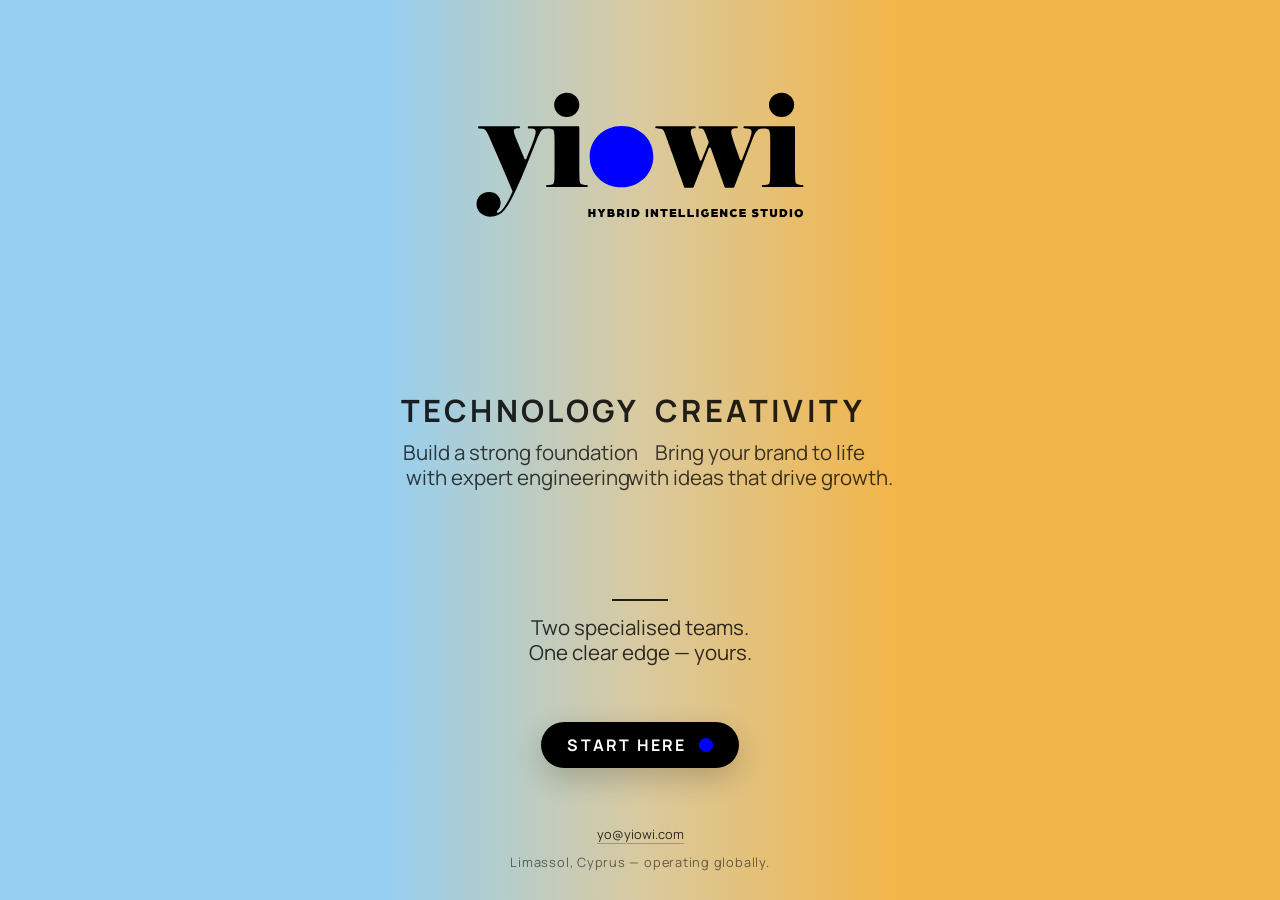
==== index.html @ cd05c00d "Add files via upload" ====
<!doctype html>
<html lang="en">
<head>
<meta charset="utf-8">
<meta name="viewport" content="width=device-width, initial-scale=1">
<title>Yiowi — Hybrid Intelligence Studio</title>

<link rel="icon" href="assets/favicon.svg" type="image/svg+xml">
<link rel="icon" type="image/png" sizes="32x32" href="assets/favicon-32x32.png">
<link rel="icon" type="image/png" sizes="16x16" href="assets/favicon-16x16.png">
<link rel="icon" href="assets/favicon.ico" sizes="any">
<link rel="apple-touch-icon" sizes="180x180" href="assets/apple-touch-icon.png">
<meta name="theme-color" content="#000000">
<link rel="stylesheet" href="styles.css?v=4">

<link rel="preconnect" href="https://fonts.googleapis.com">
<link rel="preconnect" href="https://fonts.gstatic.com" crossorigin>
<link href="https://fonts.googleapis.com/css2?family=Manrope:wght@400;600;700&display=swap" rel="stylesheet">
</head>

<body>
<main class="hero">

<header class="hero__logo">
  <img src="assets/logo.svg" class="logo" alt="Yiowi — Hybrid Intelligence Studio">
</header>

<section class="hero__story">
  <div class="story">

    <div class="story__block story__block--left">
      <div class="story__title">TECHNOLOGY</div>
      <div class="story__sub">Build a strong foundation<br>with expert engineering.</div>
    </div>

    <div class="story__block story__block--right">
      <div class="story__title">CREATIVITY</div>
      <div class="story__sub">Bring your brand to life<br>with ideas that drive growth.</div>
    </div>

  </div>
</section>

<section class="hero__bridge">
  <div class="bridge__line"></div>
  <div class="bridge__text">
    Two specialised teams.<br>
    One clear edge — yours.
  </div>
</section>

<section class="hero__cta">
  <a class="cta" href="https://wa.me/35799776169" target="_blank" rel="noopener">
    <span>START HERE</span>
    <span class="cta__dot"></span>
  </a>
</section>

<footer class="hero__meta">
  <div class="contact"><a href="mailto:yo@yiowi.com">yo@yiowi.com</a></div>
  <div class="micro">Limassol, Cyprus — operating globally.</div>
</footer>

</main>
</body>
</html>
---- styles.css ----
:root{
  --blue:#96cff1;
  --yellow:#f2b549;
  --blend:#c4c29d; /* mid tone for smooth split */
  --black:#000;
  --accent:#00f;

  --title: clamp(20px,2.4vw,36px);
  --support: clamp(15px,1.6vw,21px);
  --meta: clamp(11px,1vw,14px);

  /* tighter, but still responsive */
  --story-gap: clamp(24px, 3.25vw, 55px);
}

*{box-sizing:border-box}
html,body{height:100%}

body{
  margin:0;
  font-family:"Manrope",system-ui,sans-serif;
  background:linear-gradient(90deg,var(--blue) 0%,var(--blue) 30%,#d9caa0 50%,var(--yellow) 70%,var(--yellow) 100%);
  overflow:hidden;
}

.hero{
  /* Use the dynamic viewport unit so mobile address bars don't break the fit */
  min-height:100svh;
  height:100svh;

  /* Best-practice hero layout: treat it as stacked regions and distribute
     them evenly without squeezing content into overlaps. */
  display:flex;
  flex-direction:column;
  align-items:center;
  justify-content:space-between;
  text-align:center;

  padding:clamp(18px,3.2vh,34px) 16px;
  gap:clamp(12px,2.2vh,22px);
}

/* Logo */
.logo{
  width:clamp(320px,55vw,640px);
  max-height:28vh;
}

/* STORY — CENTERLINE ANCHORED */
.hero__story{
  position:relative;
  width:100%;
  max-width:1100px;
  /* Stable “story band” height on desktop */
  height:clamp(150px, 22vh, 230px);
}

.story{
  position:relative;
  width:100%;
  height:100%;
}

.story__block{
  position:absolute;
  top:50%;
  transform:translateY(-50%);
  width:min(420px, 48vw);
}

.story__block--left{
  left:auto;
  /* Anchor to the TRUE split line (50%) then offset with a symmetric gap */
  right:50%;
  margin-right:var(--story-gap);
  text-align:center;
}

.story__block--right{
  left:50%;
  margin-left:var(--story-gap);
  text-align:center;
}

.story__title{
  font-weight:700;
  text-transform:uppercase;
  font-size:var(--title);
  letter-spacing:0.11em;
  line-height:1.05;
  color:rgba(0,0,0,0.85);
}

.story__sub{
  margin-top:14px;
  font-size:var(--support);
  line-height:1.22;
  color:rgba(0,0,0,0.75);
}

/* Bridge */
.hero__bridge{
  display:flex;
  flex-direction:column;
  align-items:center;
  gap:14px;
}

.bridge__line{
  width:56px;
  height:2px;
  background:rgba(0,0,0,0.85);
}

.bridge__text{
  font-size:var(--support);
  line-height:1.22;
  color:rgba(0,0,0,0.8);
}

/* CTA */
.cta{
  display:inline-flex;
  align-items:center;
  gap:12px;
  padding:12px 26px;
  background:var(--black);
  color:#fff;
  border-radius:999px;
  text-decoration:none;
  font-weight:700;
  letter-spacing:.14em;
  box-shadow:0 10px 30px rgba(0,0,0,0.2);
}

.cta__dot{
  width:14px;
  height:14px;
  border-radius:50%;
  background:var(--accent);
}

/* Footer */
.hero__meta{
  display:flex;
  flex-direction:column;
  gap:10px;
}

.contact{
  font-size:var(--meta);
}

.contact a{
  color:rgba(0,0,0,0.8);
  text-decoration:none;
  border-bottom:1px solid rgba(0,0,0,0.25);
}

.micro{
  font-size:var(--meta);
  color:rgba(0,0,0,0.55);
  letter-spacing:.06em;
}

@media (max-width: 820px){
  .hero{
    padding:clamp(16px,2.8vh,26px) 16px;
    gap:clamp(12px,2.2vh,20px);
  }

  /* Long, tracked headings can look visually "off" on narrow screens.
     Slightly reduce size/letter-spacing so each label stays centered and readable. */
  .story__title{
    font-size: clamp(20px, 6vw, 30px);
    letter-spacing: 0.14em;
  }

  .hero__story{ height:auto; }

  /* Mobile best practice: keep the split background, but let the content
     read as a single centered column. This prevents long, tracked headings
     from being clipped by the 50/50 split. */
  .story{
    position: static;
    display:flex;
    flex-direction:column;
    align-items:center;
    gap: clamp(18px, 3.4vh, 30px);
  }
  .story__block{
    position: static;
    transform: none;
    width:100%;
    max-width: 520px;
    text-align:center;
  }
  .story__block--left,
  .story__block--right{
    left:auto;
    right:auto;
    margin:0;
  }
}

/* Short-height devices: tiny downscale to keep everything visible without scroll */
@media (max-height: 700px){
  :root{ --story-gap: 22px; }
  .cta{ transform: scale(.96); }
}

@media (min-width: 821px){
  /* Stronger desktop-only repositioning (mobile rules unchanged) */
  .story__block--left{
    margin-right: 0 !important;
    transform: translateY(-50%) translateX(90px) !important; /* move toward center */
  }
  .story__block--right{
    margin-left: 0 !important;
    transform: translateY(-50%) translateX(-90px) !important; /* move toward center */
  }

  .hero__story{
    margin-top: -clamp(90px, 10vh, 220px) !important; /* move upward toward logo */
  }
}
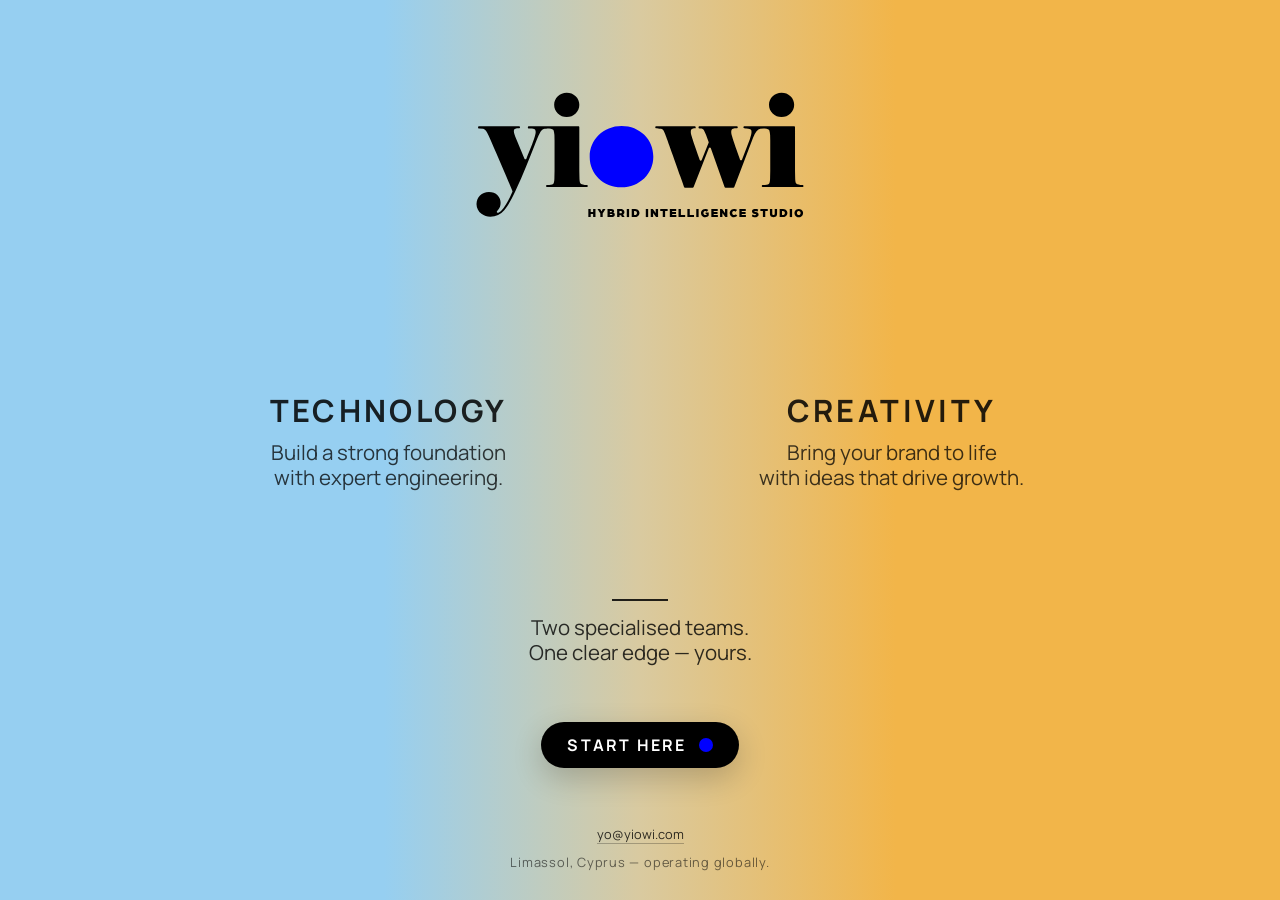
==== commit 9f59e5b0: "Add files via upload" ====
--- a/index.html
+++ b/index.html
@@ -11,7 +11,7 @@
 <link rel="icon" href="assets/favicon.ico" sizes="any">
 <link rel="apple-touch-icon" sizes="180x180" href="assets/apple-touch-icon.png">
 <meta name="theme-color" content="#000000">
-<link rel="stylesheet" href="styles.css?v=4">
+<link rel="stylesheet" href="styles.css">
 
 <link rel="preconnect" href="https://fonts.googleapis.com">
 <link rel="preconnect" href="https://fonts.gstatic.com" crossorigin>
--- a/styles.css
+++ b/styles.css
@@ -209,18 +209,3 @@
   .cta{ transform: scale(.96); }
 }
 
-@media (min-width: 821px){
-  /* Stronger desktop-only repositioning (mobile rules unchanged) */
-  .story__block--left{
-    margin-right: 0 !important;
-    transform: translateY(-50%) translateX(90px) !important; /* move toward center */
-  }
-  .story__block--right{
-    margin-left: 0 !important;
-    transform: translateY(-50%) translateX(-90px) !important; /* move toward center */
-  }
-
-  .hero__story{
-    margin-top: -clamp(90px, 10vh, 220px) !important; /* move upward toward logo */
-  }
-}
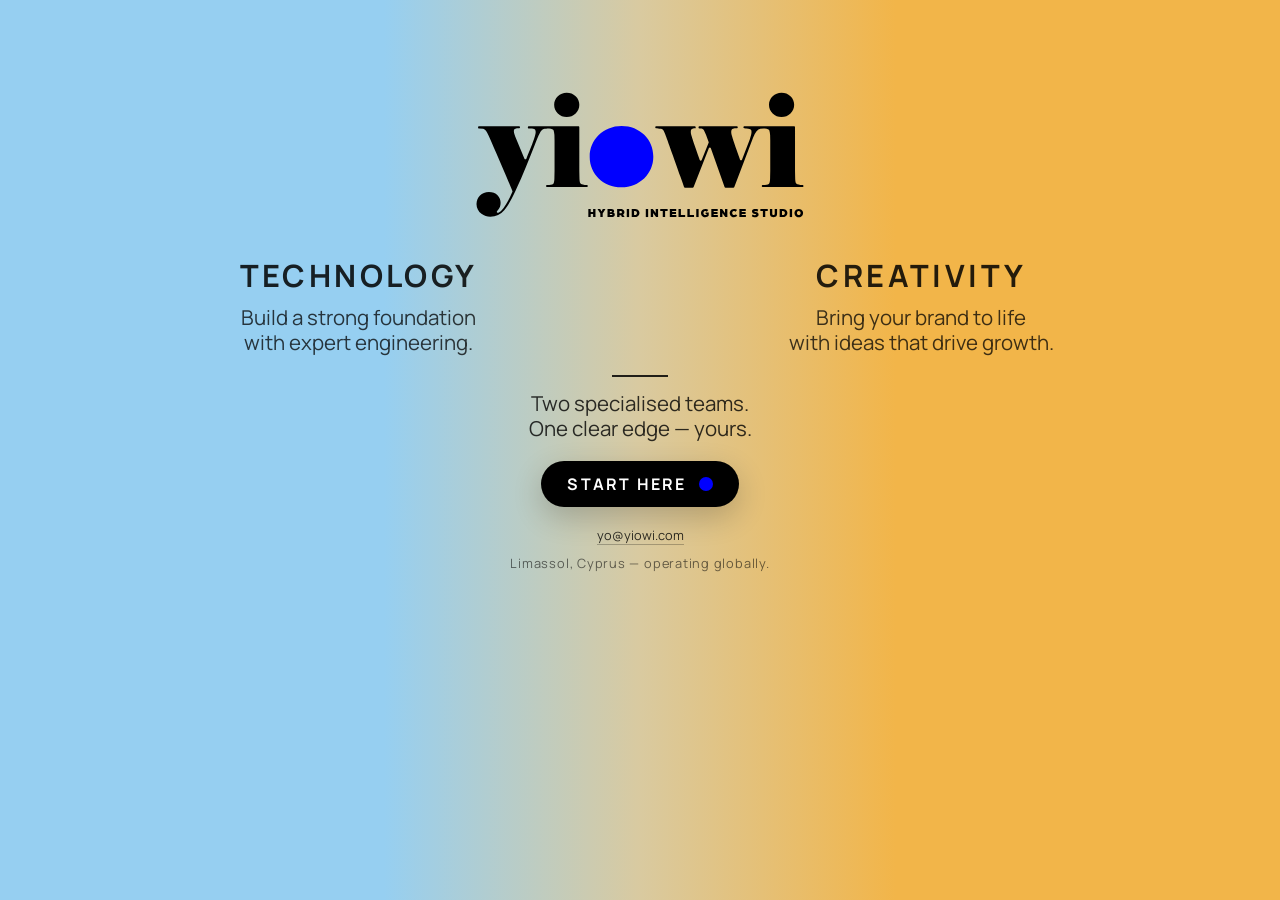
==== commit adad6bc9: "Add files via upload" ====
--- a/index.html
+++ b/index.html
@@ -21,45 +21,43 @@
 <body>
 <main class="hero">
 
-<header class="hero__logo">
-  <img src="assets/logo.svg" class="logo" alt="Yiowi — Hybrid Intelligence Studio">
-</header>
+  <header class="hero__logo">
+    <img src="assets/logo.svg" class="logo" alt="Yiowi — Hybrid Intelligence Studio">
+  </header>
 
-<section class="hero__story">
-  <div class="story">
+  <section class="hero__story">
+    <div class="story">
+      <div class="story__block story__block--left">
+        <div class="story__title">TECHNOLOGY</div>
+        <div class="story__sub">Build a strong foundation<br>with expert engineering.</div>
+      </div>
 
-    <div class="story__block story__block--left">
-      <div class="story__title">TECHNOLOGY</div>
-      <div class="story__sub">Build a strong foundation<br>with expert engineering.</div>
+      <div class="story__block story__block--right">
+        <div class="story__title">CREATIVITY</div>
+        <div class="story__sub">Bring your brand to life<br>with ideas that drive growth.</div>
+      </div>
     </div>
+  </section>
 
-    <div class="story__block story__block--right">
-      <div class="story__title">CREATIVITY</div>
-      <div class="story__sub">Bring your brand to life<br>with ideas that drive growth.</div>
+  <section class="hero__bridge">
+    <div class="bridge__line"></div>
+    <div class="bridge__text">
+      Two specialised teams.<br>
+      One clear edge — yours.
     </div>
+  </section>
 
-  </div>
-</section>
+  <section class="hero__cta">
+    <a class="cta" href="https://wa.me/35799776169" target="_blank" rel="noopener">
+      <span>START HERE</span>
+      <span class="cta__dot"></span>
+    </a>
+  </section>
 
-<section class="hero__bridge">
-  <div class="bridge__line"></div>
-  <div class="bridge__text">
-    Two specialised teams.<br>
-    One clear edge — yours.
-  </div>
-</section>
-
-<section class="hero__cta">
-  <a class="cta" href="https://wa.me/35799776169" target="_blank" rel="noopener">
-    <span>START HERE</span>
-    <span class="cta__dot"></span>
-  </a>
-</section>
-
-<footer class="hero__meta">
-  <div class="contact"><a href="mailto:yo@yiowi.com">yo@yiowi.com</a></div>
-  <div class="micro">Limassol, Cyprus — operating globally.</div>
-</footer>
+  <footer class="hero__meta">
+    <div class="contact"><a href="mailto:yo@yiowi.com">yo@yiowi.com</a></div>
+    <div class="micro">Limassol, Cyprus — operating globally.</div>
+  </footer>
 
 </main>
 </body>
--- a/styles.css
+++ b/styles.css
@@ -1,7 +1,6 @@
 :root{
   --blue:#96cff1;
   --yellow:#f2b549;
-  --blend:#c4c29d; /* mid tone for smooth split */
   --black:#000;
   --accent:#00f;
 
@@ -9,8 +8,9 @@
   --support: clamp(15px,1.6vw,21px);
   --meta: clamp(11px,1vw,14px);
 
-  /* tighter, but still responsive */
-  --story-gap: clamp(24px, 3.25vw, 55px);
+  /* Desktop tuning knobs */
+  --story-col-gap: clamp(10px, 2vw, 44px);         /* smaller = closer to middle */
+  --story-top-pull: clamp(34px, 5.2vh, 110px);     /* bigger = closer to logo */
 }
 
 *{box-sizing:border-box}
@@ -19,67 +19,59 @@
 body{
   margin:0;
   font-family:"Manrope",system-ui,sans-serif;
-  background:linear-gradient(90deg,var(--blue) 0%,var(--blue) 30%,#d9caa0 50%,var(--yellow) 70%,var(--yellow) 100%);
+
+  /* Foggy / wide blend (no split line) */
+  background: linear-gradient(
+    90deg,
+    var(--blue) 0%,
+    var(--blue) 30%,
+    #d9caa0 50%,
+    var(--yellow) 70%,
+    var(--yellow) 100%
+  );
+
   overflow:hidden;
 }
 
 .hero{
-  /* Use the dynamic viewport unit so mobile address bars don't break the fit */
   min-height:100svh;
   height:100svh;
 
-  /* Best-practice hero layout: treat it as stacked regions and distribute
-     them evenly without squeezing content into overlaps. */
   display:flex;
   flex-direction:column;
   align-items:center;
-  justify-content:space-between;
   text-align:center;
 
+  /* Keep overall structure stable */
   padding:clamp(18px,3.2vh,34px) 16px;
-  gap:clamp(12px,2.2vh,22px);
+  gap:clamp(14px,2.2vh,22px);
 }
 
 /* Logo */
+.hero__logo{}
 .logo{
   width:clamp(320px,55vw,640px);
   max-height:28vh;
 }
 
-/* STORY — CENTERLINE ANCHORED */
+/* Story (desktop: two columns, tight to middle, pulled up) */
 .hero__story{
-  position:relative;
   width:100%;
   max-width:1100px;
-  /* Stable “story band” height on desktop */
-  height:clamp(150px, 22vh, 230px);
+  margin-top: calc(var(--story-top-pull) * -1);
 }
 
 .story{
-  position:relative;
-  width:100%;
-  height:100%;
+  display:grid;
+  grid-template-columns: 1fr 1fr;
+  column-gap: var(--story-col-gap);
+  align-items:center;
 }
 
 .story__block{
-  position:absolute;
-  top:50%;
-  transform:translateY(-50%);
-  width:min(420px, 48vw);
-}
-
-.story__block--left{
-  left:auto;
-  /* Anchor to the TRUE split line (50%) then offset with a symmetric gap */
-  right:50%;
-  margin-right:var(--story-gap);
-  text-align:center;
-}
-
-.story__block--right{
-  left:50%;
-  margin-left:var(--story-gap);
-  text-align:center;
+  width:100%;
+  max-width:520px;
+  justify-self:center;
 }
 
 .story__title{
@@ -163,49 +155,30 @@
   letter-spacing:.06em;
 }
 
+/* Mobile: stack story blocks (protected) */
 @media (max-width: 820px){
   .hero{
     padding:clamp(16px,2.8vh,26px) 16px;
     gap:clamp(12px,2.2vh,20px);
   }
 
-  /* Long, tracked headings can look visually "off" on narrow screens.
-     Slightly reduce size/letter-spacing so each label stays centered and readable. */
+  .hero__story{
+    margin-top: 0; /* don't pull up on mobile */
+  }
+
+  .story{
+    grid-template-columns: 1fr;
+    row-gap: clamp(18px, 3.4vh, 30px);
+    column-gap: 0;
+  }
+
   .story__title{
     font-size: clamp(20px, 6vw, 30px);
     letter-spacing: 0.14em;
   }
-
-  .hero__story{ height:auto; }
-
-  /* Mobile best practice: keep the split background, but let the content
-     read as a single centered column. This prevents long, tracked headings
-     from being clipped by the 50/50 split. */
-  .story{
-    position: static;
-    display:flex;
-    flex-direction:column;
-    align-items:center;
-    gap: clamp(18px, 3.4vh, 30px);
-  }
-  .story__block{
-    position: static;
-    transform: none;
-    width:100%;
-    max-width: 520px;
-    text-align:center;
-  }
-  .story__block--left,
-  .story__block--right{
-    left:auto;
-    right:auto;
-    margin:0;
-  }
 }
 
-/* Short-height devices: tiny downscale to keep everything visible without scroll */
+/* Short-height devices */
 @media (max-height: 700px){
-  :root{ --story-gap: 22px; }
   .cta{ transform: scale(.96); }
 }
-
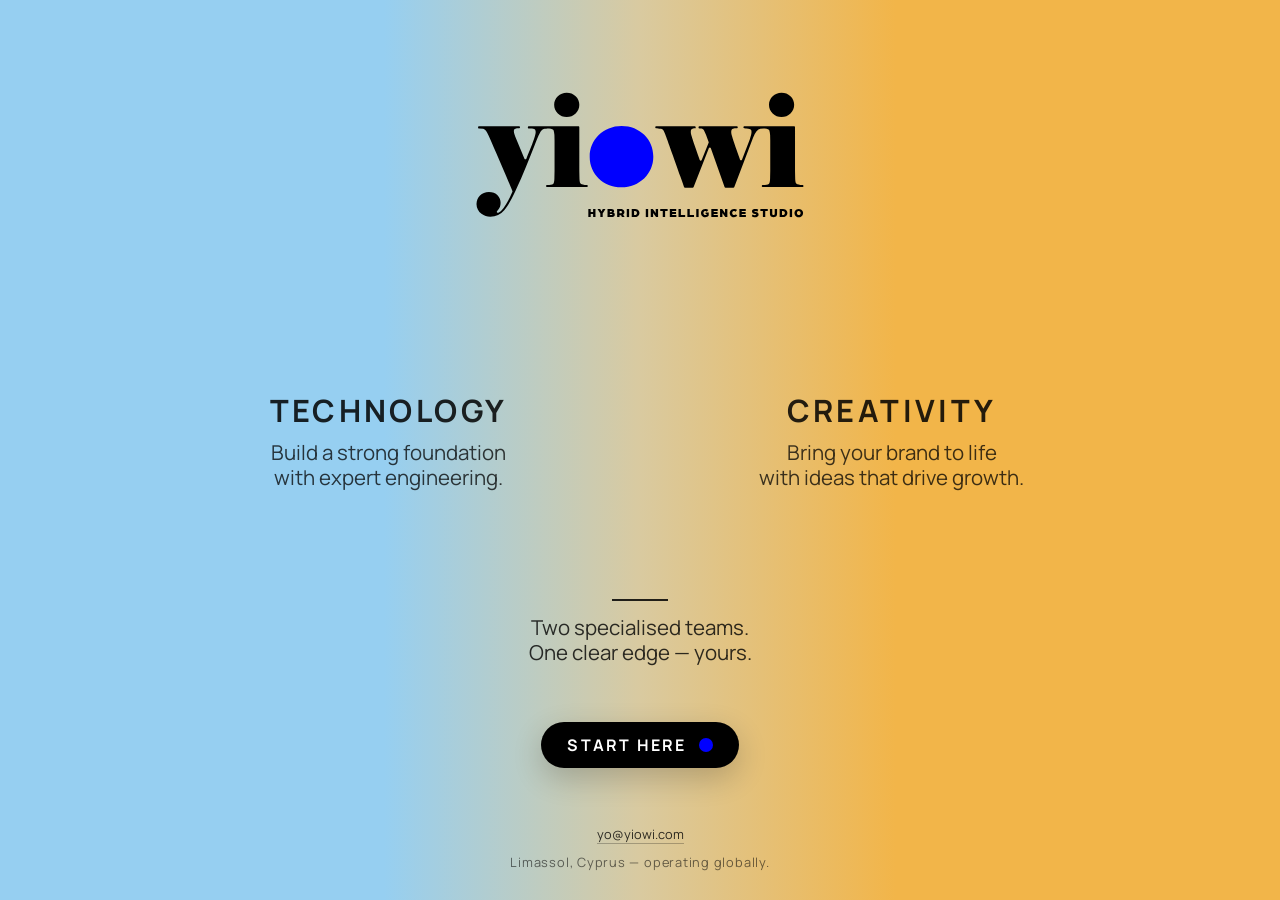
==== commit 26c1b3a5: "Add files via upload" ====
--- a/index.html
+++ b/index.html
@@ -21,43 +21,45 @@
 <body>
 <main class="hero">
 
-  <header class="hero__logo">
-    <img src="assets/logo.svg" class="logo" alt="Yiowi — Hybrid Intelligence Studio">
-  </header>
+<header class="hero__logo">
+  <img src="assets/logo.svg" class="logo" alt="Yiowi — Hybrid Intelligence Studio">
+</header>
 
-  <section class="hero__story">
-    <div class="story">
-      <div class="story__block story__block--left">
-        <div class="story__title">TECHNOLOGY</div>
-        <div class="story__sub">Build a strong foundation<br>with expert engineering.</div>
-      </div>
+<section class="hero__story">
+  <div class="story">
 
-      <div class="story__block story__block--right">
-        <div class="story__title">CREATIVITY</div>
-        <div class="story__sub">Bring your brand to life<br>with ideas that drive growth.</div>
-      </div>
+    <div class="story__block story__block--left">
+      <div class="story__title">TECHNOLOGY</div>
+      <div class="story__sub">Build a strong foundation<br>with expert engineering.</div>
     </div>
-  </section>
 
-  <section class="hero__bridge">
-    <div class="bridge__line"></div>
-    <div class="bridge__text">
-      Two specialised teams.<br>
-      One clear edge — yours.
+    <div class="story__block story__block--right">
+      <div class="story__title">CREATIVITY</div>
+      <div class="story__sub">Bring your brand to life<br>with ideas that drive growth.</div>
     </div>
-  </section>
 
-  <section class="hero__cta">
-    <a class="cta" href="https://wa.me/35799776169" target="_blank" rel="noopener">
-      <span>START HERE</span>
-      <span class="cta__dot"></span>
-    </a>
-  </section>
+  </div>
+</section>
 
-  <footer class="hero__meta">
-    <div class="contact"><a href="mailto:yo@yiowi.com">yo@yiowi.com</a></div>
-    <div class="micro">Limassol, Cyprus — operating globally.</div>
-  </footer>
+<section class="hero__bridge">
+  <div class="bridge__line"></div>
+  <div class="bridge__text">
+    Two specialised teams.<br>
+    One clear edge — yours.
+  </div>
+</section>
+
+<section class="hero__cta">
+  <a class="cta" href="https://wa.me/35799776169" target="_blank" rel="noopener">
+    <span>START HERE</span>
+    <span class="cta__dot"></span>
+  </a>
+</section>
+
+<footer class="hero__meta">
+  <div class="contact"><a href="mailto:yo@yiowi.com">yo@yiowi.com</a></div>
+  <div class="micro">Limassol, Cyprus — operating globally.</div>
+</footer>
 
 </main>
 </body>
--- a/styles.css
+++ b/styles.css
@@ -1,6 +1,7 @@
 :root{
   --blue:#96cff1;
   --yellow:#f2b549;
+  --blend:#c4c29d; /* mid tone for smooth split */
   --black:#000;
   --accent:#00f;
 
@@ -8,9 +9,8 @@
   --support: clamp(15px,1.6vw,21px);
   --meta: clamp(11px,1vw,14px);
 
-  /* Desktop tuning knobs */
-  --story-col-gap: clamp(10px, 2vw, 44px);         /* smaller = closer to middle */
-  --story-top-pull: clamp(34px, 5.2vh, 110px);     /* bigger = closer to logo */
+  /* tighter, but still responsive */
+  --story-gap: clamp(24px, 3.25vw, 55px);
 }
 
 *{box-sizing:border-box}
@@ -19,59 +19,67 @@
 body{
   margin:0;
   font-family:"Manrope",system-ui,sans-serif;
-
-  /* Foggy / wide blend (no split line) */
-  background: linear-gradient(
-    90deg,
-    var(--blue) 0%,
-    var(--blue) 30%,
-    #d9caa0 50%,
-    var(--yellow) 70%,
-    var(--yellow) 100%
-  );
-
+  background:linear-gradient(90deg,var(--blue) 0%,var(--blue) 30%,#d9caa0 50%,var(--yellow) 70%,var(--yellow) 100%);
   overflow:hidden;
 }
 
 .hero{
+  /* Use the dynamic viewport unit so mobile address bars don't break the fit */
   min-height:100svh;
   height:100svh;
 
+  /* Best-practice hero layout: treat it as stacked regions and distribute
+     them evenly without squeezing content into overlaps. */
   display:flex;
   flex-direction:column;
   align-items:center;
+  justify-content:space-between;
   text-align:center;
 
-  /* Keep overall structure stable */
   padding:clamp(18px,3.2vh,34px) 16px;
-  gap:clamp(14px,2.2vh,22px);
+  gap:clamp(12px,2.2vh,22px);
 }
 
 /* Logo */
-.hero__logo{}
 .logo{
   width:clamp(320px,55vw,640px);
   max-height:28vh;
 }
 
-/* Story (desktop: two columns, tight to middle, pulled up) */
+/* STORY — CENTERLINE ANCHORED */
 .hero__story{
+  position:relative;
   width:100%;
   max-width:1100px;
-  margin-top: calc(var(--story-top-pull) * -1);
+  /* Stable “story band” height on desktop */
+  height:clamp(150px, 22vh, 230px);
 }
 
 .story{
-  display:grid;
-  grid-template-columns: 1fr 1fr;
-  column-gap: var(--story-col-gap);
-  align-items:center;
+  position:relative;
+  width:100%;
+  height:100%;
 }
 
 .story__block{
-  width:100%;
-  max-width:520px;
-  justify-self:center;
+  position:absolute;
+  top:50%;
+  transform:translateY(-50%);
+  width:min(420px, 48vw);
+}
+
+.story__block--left{
+  left:auto;
+  /* Anchor to the TRUE split line (50%) then offset with a symmetric gap */
+  right:50%;
+  margin-right:var(--story-gap);
+  text-align:center;
+}
+
+.story__block--right{
+  left:50%;
+  margin-left:var(--story-gap);
+  text-align:center;
 }
 
 .story__title{
@@ -155,30 +163,49 @@
   letter-spacing:.06em;
 }
 
-/* Mobile: stack story blocks (protected) */
 @media (max-width: 820px){
   .hero{
     padding:clamp(16px,2.8vh,26px) 16px;
     gap:clamp(12px,2.2vh,20px);
   }
 
-  .hero__story{
-    margin-top: 0; /* don't pull up on mobile */
-  }
-
-  .story{
-    grid-template-columns: 1fr;
-    row-gap: clamp(18px, 3.4vh, 30px);
-    column-gap: 0;
-  }
-
+  /* Long, tracked headings can look visually "off" on narrow screens.
+     Slightly reduce size/letter-spacing so each label stays centered and readable. */
   .story__title{
     font-size: clamp(20px, 6vw, 30px);
     letter-spacing: 0.14em;
   }
-}
-
-/* Short-height devices */
+
+  .hero__story{ height:auto; }
+
+  /* Mobile best practice: keep the split background, but let the content
+     read as a single centered column. This prevents long, tracked headings
+     from being clipped by the 50/50 split. */
+  .story{
+    position: static;
+    display:flex;
+    flex-direction:column;
+    align-items:center;
+    gap: clamp(18px, 3.4vh, 30px);
+  }
+  .story__block{
+    position: static;
+    transform: none;
+    width:100%;
+    max-width: 520px;
+    text-align:center;
+  }
+  .story__block--left,
+  .story__block--right{
+    left:auto;
+    right:auto;
+    margin:0;
+  }
+}
+
+/* Short-height devices: tiny downscale to keep everything visible without scroll */
 @media (max-height: 700px){
+  :root{ --story-gap: 22px; }
   .cta{ transform: scale(.96); }
 }
+
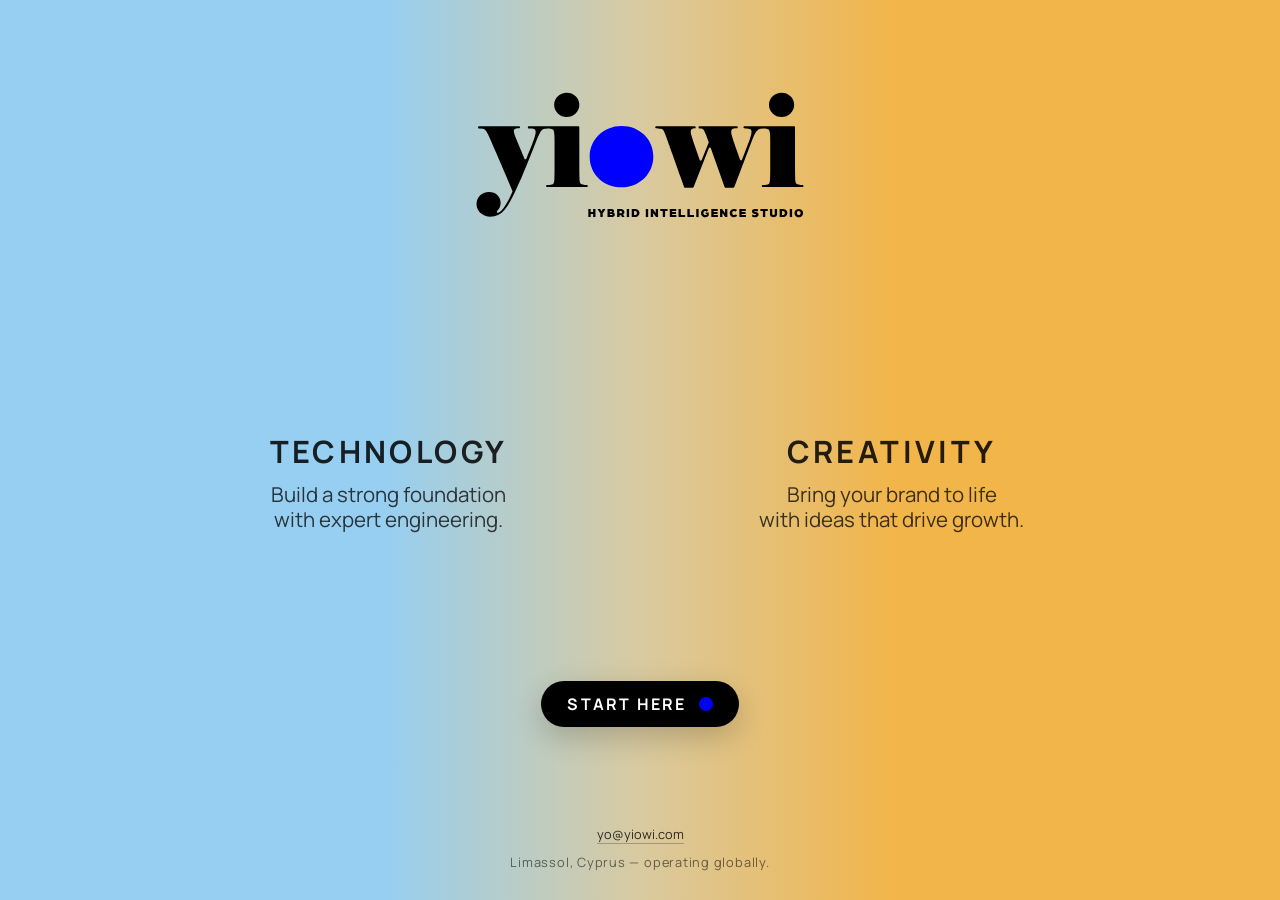
==== commit 973a122f: "Add files via upload" ====
--- a/index.html
+++ b/index.html
@@ -1,66 +1,75 @@
-<!doctype html>
-<html lang="en">
-<head>
-<meta charset="utf-8">
-<meta name="viewport" content="width=device-width, initial-scale=1">
-<title>Yiowi — Hybrid Intelligence Studio</title>
-
-<link rel="icon" href="assets/favicon.svg" type="image/svg+xml">
-<link rel="icon" type="image/png" sizes="32x32" href="assets/favicon-32x32.png">
-<link rel="icon" type="image/png" sizes="16x16" href="assets/favicon-16x16.png">
-<link rel="icon" href="assets/favicon.ico" sizes="any">
-<link rel="apple-touch-icon" sizes="180x180" href="assets/apple-touch-icon.png">
-<meta name="theme-color" content="#000000">
-<link rel="stylesheet" href="styles.css">
-
-<link rel="preconnect" href="https://fonts.googleapis.com">
-<link rel="preconnect" href="https://fonts.gstatic.com" crossorigin>
-<link href="https://fonts.googleapis.com/css2?family=Manrope:wght@400;600;700&display=swap" rel="stylesheet">
-</head>
-
-<body>
-<main class="hero">
-
-<header class="hero__logo">
-  <img src="assets/logo.svg" class="logo" alt="Yiowi — Hybrid Intelligence Studio">
-</header>
-
-<section class="hero__story">
-  <div class="story">
-
-    <div class="story__block story__block--left">
-      <div class="story__title">TECHNOLOGY</div>
-      <div class="story__sub">Build a strong foundation<br>with expert engineering.</div>
-    </div>
-
-    <div class="story__block story__block--right">
-      <div class="story__title">CREATIVITY</div>
-      <div class="story__sub">Bring your brand to life<br>with ideas that drive growth.</div>
-    </div>
-
-  </div>
-</section>
-
-<section class="hero__bridge">
-  <div class="bridge__line"></div>
-  <div class="bridge__text">
-    Two specialised teams.<br>
-    One clear edge — yours.
-  </div>
-</section>
-
-<section class="hero__cta">
-  <a class="cta" href="https://wa.me/35799776169" target="_blank" rel="noopener">
-    <span>START HERE</span>
-    <span class="cta__dot"></span>
-  </a>
-</section>
-
-<footer class="hero__meta">
-  <div class="contact"><a href="mailto:yo@yiowi.com">yo@yiowi.com</a></div>
-  <div class="micro">Limassol, Cyprus — operating globally.</div>
-</footer>
-
-</main>
-</body>
-</html>
+<!doctype html>
+<html lang="en">
+<head>
+<meta charset="utf-8">
+<meta name="viewport" content="width=device-width, initial-scale=1">
+<title>Yiowi — Hybrid Intelligence Studio</title>
+
+<meta name="description" content="Yiowi — Hybrid Intelligence Studio. Technology × Creativity.">
+
+<link rel="icon" href="assets/favicon.svg" type="image/svg+xml">
+<link rel="icon" type="image/png" sizes="32x32" href="assets/favicon-32x32.png">
+<link rel="icon" type="image/png" sizes="16x16" href="assets/favicon-16x16.png">
+<link rel="icon" href="assets/favicon.ico" sizes="any">
+<link rel="apple-touch-icon" sizes="180x180" href="assets/apple-touch-icon.png">
+<meta name="theme-color" content="#000000">
+
+<link rel="stylesheet" href="styles.css">
+
+<link rel="preconnect" href="https://fonts.googleapis.com">
+<link rel="preconnect" href="https://fonts.gstatic.com" crossorigin>
+<link href="https://fonts.googleapis.com/css2?family=Manrope:wght@400;600;700&display=swap" rel="stylesheet">
+
+<!-- Social preview -->
+<meta property="og:title" content="Yiowi — Hybrid Intelligence Studio">
+<meta property="og:description" content="Technology × Creativity">
+<meta property="og:image" content="https://yiowi.com/assets/yiowi-preview.png">
+<meta property="og:url" content="https://yiowi.com">
+<meta property="og:type" content="website">
+<meta property="og:site_name" content="Yiowi">
+
+<meta name="twitter:card" content="summary_large_image">
+<meta name="twitter:title" content="Yiowi — Hybrid Intelligence Studio">
+<meta name="twitter:description" content="Technology × Creativity">
+<meta name="twitter:image" content="https://yiowi.com/assets/yiowi-preview.png">
+
+</head>
+
+<body>
+<main class="hero">
+
+<header class="hero__logo">
+  <img src="assets/logo.svg" class="logo" alt="Yiowi — Hybrid Intelligence Studio">
+</header>
+
+<section class="hero__story">
+  <div class="story">
+
+    <div class="story__block story__block--left">
+      <div class="story__title">TECHNOLOGY</div>
+      <div class="story__sub">Build a strong foundation<br>with expert engineering.</div>
+    </div>
+
+    <div class="story__block story__block--right">
+      <div class="story__title">CREATIVITY</div>
+      <div class="story__sub">Bring your brand to life<br>with ideas that drive growth.</div>
+    </div>
+
+  </div>
+</section>
+
+<section class="hero__cta">
+  <a class="cta" href="https://wa.me/35799776169" target="_blank" rel="noopener">
+    <span>START HERE</span>
+    <span class="cta__dot"></span>
+  </a>
+</section>
+
+<footer class="hero__meta">
+  <div class="contact"><a href="mailto:yo@yiowi.com">yo@yiowi.com</a></div>
+  <div class="micro">Limassol, Cyprus — operating globally.</div>
+</footer>
+
+</main>
+</body>
+</html>
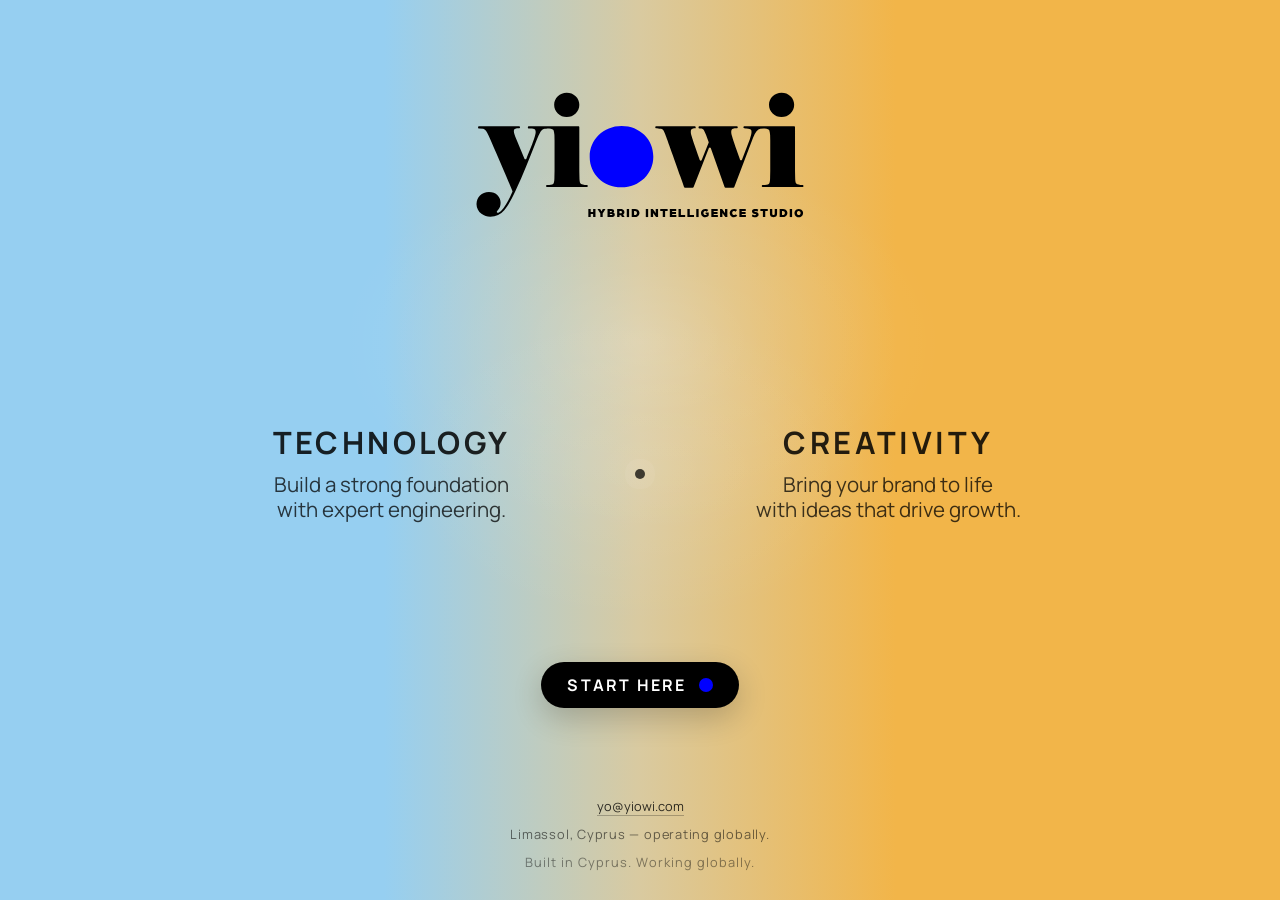
==== commit 7bafe677: "Add files via upload" ====
--- a/index.html
+++ b/index.html
@@ -6,12 +6,14 @@
 <title>Yiowi — Hybrid Intelligence Studio</title>
 
 <meta name="description" content="Yiowi — Hybrid Intelligence Studio. Technology × Creativity.">
+<link rel="canonical" href="https://yiowi.com/">
 
 <link rel="icon" href="assets/favicon.svg" type="image/svg+xml">
 <link rel="icon" type="image/png" sizes="32x32" href="assets/favicon-32x32.png">
 <link rel="icon" type="image/png" sizes="16x16" href="assets/favicon-16x16.png">
 <link rel="icon" href="assets/favicon.ico" sizes="any">
 <link rel="apple-touch-icon" sizes="180x180" href="assets/apple-touch-icon.png">
+
 <meta name="theme-color" content="#000000">
 
 <link rel="stylesheet" href="styles.css">
@@ -20,12 +22,13 @@
 <link rel="preconnect" href="https://fonts.gstatic.com" crossorigin>
 <link href="https://fonts.googleapis.com/css2?family=Manrope:wght@400;600;700&display=swap" rel="stylesheet">
 
-<!-- Social preview -->
 <meta property="og:title" content="Yiowi — Hybrid Intelligence Studio">
 <meta property="og:description" content="Technology × Creativity">
 <meta property="og:image" content="https://yiowi.com/assets/yiowi-preview.png">
-<meta property="og:url" content="https://yiowi.com">
+<meta property="og:image:width" content="1200">
+<meta property="og:image:height" content="630">
 <meta property="og:type" content="website">
+<meta property="og:url" content="https://yiowi.com/">
 <meta property="og:site_name" content="Yiowi">
 
 <meta name="twitter:card" content="summary_large_image">
@@ -33,43 +36,66 @@
 <meta name="twitter:description" content="Technology × Creativity">
 <meta name="twitter:image" content="https://yiowi.com/assets/yiowi-preview.png">
 
+<meta name="robots" content="index,follow">
+
 </head>
 
 <body>
+
 <main class="hero">
 
 <header class="hero__logo">
-  <img src="assets/logo.svg" class="logo" alt="Yiowi — Hybrid Intelligence Studio">
+<img src="assets/logo.svg" class="logo" alt="Yiowi — Hybrid Intelligence Studio">
 </header>
 
 <section class="hero__story">
-  <div class="story">
+<div class="story">
 
-    <div class="story__block story__block--left">
-      <div class="story__title">TECHNOLOGY</div>
-      <div class="story__sub">Build a strong foundation<br>with expert engineering.</div>
-    </div>
+<div class="story__block story__block--left">
+<div class="story__title">TECHNOLOGY</div>
+<div class="story__sub">
+Build a strong foundation<br>
+with expert engineering.
+</div>
+</div>
 
-    <div class="story__block story__block--right">
-      <div class="story__title">CREATIVITY</div>
-      <div class="story__sub">Bring your brand to life<br>with ideas that drive growth.</div>
-    </div>
+<div class="story__block story__block--right">
+<div class="story__title">CREATIVITY</div>
+<div class="story__sub">
+Bring your brand to life<br>
+with ideas that drive growth.
+</div>
+</div>
 
-  </div>
+<div class="story__center-dot"></div>
+
+</div>
 </section>
 
 <section class="hero__cta">
-  <a class="cta" href="https://wa.me/35799776169" target="_blank" rel="noopener">
-    <span>START HERE</span>
-    <span class="cta__dot"></span>
-  </a>
+<a class="cta" href="https://wa.me/35799776169" target="_blank" rel="noopener">
+<span>START HERE</span>
+<span class="cta__dot"></span>
+</a>
 </section>
 
 <footer class="hero__meta">
-  <div class="contact"><a href="mailto:yo@yiowi.com">yo@yiowi.com</a></div>
-  <div class="micro">Limassol, Cyprus — operating globally.</div>
+
+<div class="contact">
+<a href="mailto:yo@yiowi.com">yo@yiowi.com</a>
+</div>
+
+<div class="micro">
+Limassol, Cyprus — operating globally.
+</div>
+
+<div class="micro micro--credibility">
+Built in Cyprus. Working globally.
+</div>
+
 </footer>
 
 </main>
+
 </body>
 </html>
--- a/styles.css
+++ b/styles.css
@@ -1,211 +1,206 @@
 :root{
-  --blue:#96cff1;
-  --yellow:#f2b549;
-  --blend:#c4c29d; /* mid tone for smooth split */
-  --black:#000;
-  --accent:#00f;
-
-  --title: clamp(20px,2.4vw,36px);
-  --support: clamp(15px,1.6vw,21px);
-  --meta: clamp(11px,1vw,14px);
-
-  /* tighter, but still responsive */
-  --story-gap: clamp(24px, 3.25vw, 55px);
+--blue:#96cff1;
+--yellow:#f2b549;
+--black:#000;
+--accent:#00f;
+
+--title: clamp(20px,2.4vw,36px);
+--support: clamp(15px,1.6vw,21px);
+--meta: clamp(11px,1vw,14px);
+
+--story-gap: clamp(24px,3vw,55px);
 }
 
 *{box-sizing:border-box}
-html,body{height:100%}
+
+html,body{
+height:100%;
+}
 
 body{
-  margin:0;
-  font-family:"Manrope",system-ui,sans-serif;
-  background:linear-gradient(90deg,var(--blue) 0%,var(--blue) 30%,#d9caa0 50%,var(--yellow) 70%,var(--yellow) 100%);
-  overflow:hidden;
+margin:0;
+font-family:"Manrope",system-ui,sans-serif;
+
+background:
+radial-gradient(38% 34% at 50% 38%, rgba(255,255,255,0.18) 0%, rgba(255,255,255,0.08) 24%, rgba(255,255,255,0) 62%),
+radial-gradient(26% 24% at 50% 52%, rgba(255,255,255,0.10) 0%, rgba(255,255,255,0) 72%),
+linear-gradient(90deg,var(--blue) 0%,var(--blue) 30%,#d9caa0 50%,var(--yellow) 70%,var(--yellow) 100%);
+
+overflow:hidden;
 }
 
 .hero{
-  /* Use the dynamic viewport unit so mobile address bars don't break the fit */
-  min-height:100svh;
-  height:100svh;
-
-  /* Best-practice hero layout: treat it as stacked regions and distribute
-     them evenly without squeezing content into overlaps. */
-  display:flex;
-  flex-direction:column;
-  align-items:center;
-  justify-content:space-between;
-  text-align:center;
-
-  padding:clamp(18px,3.2vh,34px) 16px;
-  gap:clamp(12px,2.2vh,22px);
-}
-
-/* Logo */
+min-height:100svh;
+height:100svh;
+
+display:flex;
+flex-direction:column;
+align-items:center;
+justify-content:space-between;
+
+text-align:center;
+
+padding:clamp(18px,3.2vh,34px) 16px;
+gap:clamp(12px,2vh,22px);
+}
+
 .logo{
-  width:clamp(320px,55vw,640px);
-  max-height:28vh;
-}
-
-/* STORY — CENTERLINE ANCHORED */
+width:clamp(280px,48vw,560px);
+max-height:28vh;
+}
+
 .hero__story{
-  position:relative;
-  width:100%;
-  max-width:1100px;
-  /* Stable “story band” height on desktop */
-  height:clamp(150px, 22vh, 230px);
+position:relative;
+width:100%;
+max-width:1100px;
+height:clamp(150px,22vh,230px);
 }
 
 .story{
-  position:relative;
-  width:100%;
-  height:100%;
+position:relative;
+width:100%;
+height:100%;
 }
 
 .story__block{
-  position:absolute;
-  top:50%;
-  transform:translateY(-50%);
-  width:min(420px, 48vw);
+position:absolute;
+top:50%;
+transform:translateY(-50%);
+width:min(420px,48vw);
 }
 
 .story__block--left{
-  left:auto;
-  /* Anchor to the TRUE split line (50%) then offset with a symmetric gap */
-  right:50%;
-  margin-right:var(--story-gap);
-  text-align:center;
+right:50%;
+margin-right:var(--story-gap);
 }
 
 .story__block--right{
-  left:50%;
-  margin-left:var(--story-gap);
-  text-align:center;
+left:50%;
+margin-left:var(--story-gap);
 }
 
 .story__title{
-  font-weight:700;
-  text-transform:uppercase;
-  font-size:var(--title);
-  letter-spacing:0.11em;
-  line-height:1.05;
-  color:rgba(0,0,0,0.85);
+font-weight:700;
+text-transform:uppercase;
+font-size:var(--title);
+letter-spacing:0.11em;
+line-height:1.05;
+color:rgba(0,0,0,0.85);
 }
 
 .story__sub{
-  margin-top:14px;
-  font-size:var(--support);
-  line-height:1.22;
-  color:rgba(0,0,0,0.75);
-}
-
-/* Bridge */
-.hero__bridge{
-  display:flex;
-  flex-direction:column;
-  align-items:center;
-  gap:14px;
-}
-
-.bridge__line{
-  width:56px;
-  height:2px;
-  background:rgba(0,0,0,0.85);
-}
-
-.bridge__text{
-  font-size:var(--support);
-  line-height:1.22;
-  color:rgba(0,0,0,0.8);
-}
-
-/* CTA */
+margin-top:14px;
+font-size:var(--support);
+line-height:1.22;
+color:rgba(0,0,0,0.75);
+}
+
+.story__center-dot{
+display:none;
+}
+
+@media (min-width:821px){
+.story__center-dot{
+display:block;
+position:absolute;
+left:50%;
+top:50%;
+transform:translate(-50%,-50%);
+width:10px;
+height:10px;
+border-radius:50%;
+background:rgba(0,0,0,0.72);
+box-shadow:0 0 0 10px rgba(255,255,255,0.05);
+}
+}
+
 .cta{
-  display:inline-flex;
-  align-items:center;
-  gap:12px;
-  padding:12px 26px;
-  background:var(--black);
-  color:#fff;
-  border-radius:999px;
-  text-decoration:none;
-  font-weight:700;
-  letter-spacing:.14em;
-  box-shadow:0 10px 30px rgba(0,0,0,0.2);
+display:inline-flex;
+align-items:center;
+gap:12px;
+
+padding:12px 26px;
+
+background:var(--black);
+color:#fff;
+
+border-radius:999px;
+
+text-decoration:none;
+font-weight:700;
+letter-spacing:.14em;
+
+box-shadow:0 10px 30px rgba(0,0,0,0.2);
+
+transition:transform .18s ease, box-shadow .18s ease;
 }
 
 .cta__dot{
-  width:14px;
-  height:14px;
-  border-radius:50%;
-  background:var(--accent);
-}
-
-/* Footer */
+width:14px;
+height:14px;
+border-radius:50%;
+background:var(--accent);
+
+transition:transform .18s ease, box-shadow .18s ease;
+}
+
+.cta:hover{
+transform:translateY(-2px);
+box-shadow:0 14px 36px rgba(0,0,0,0.24);
+}
+
+.cta:hover .cta__dot{
+transform:scale(1.12);
+box-shadow:0 0 0 6px rgba(0,0,255,0.10);
+}
+
 .hero__meta{
-  display:flex;
-  flex-direction:column;
-  gap:10px;
+display:flex;
+flex-direction:column;
+gap:10px;
 }
 
 .contact{
-  font-size:var(--meta);
+font-size:var(--meta);
 }
 
 .contact a{
-  color:rgba(0,0,0,0.8);
-  text-decoration:none;
-  border-bottom:1px solid rgba(0,0,0,0.25);
+color:rgba(0,0,0,0.8);
+text-decoration:none;
+border-bottom:1px solid rgba(0,0,0,0.25);
 }
 
 .micro{
-  font-size:var(--meta);
-  color:rgba(0,0,0,0.55);
-  letter-spacing:.06em;
-}
-
-@media (max-width: 820px){
-  .hero{
-    padding:clamp(16px,2.8vh,26px) 16px;
-    gap:clamp(12px,2.2vh,20px);
-  }
-
-  /* Long, tracked headings can look visually "off" on narrow screens.
-     Slightly reduce size/letter-spacing so each label stays centered and readable. */
-  .story__title{
-    font-size: clamp(20px, 6vw, 30px);
-    letter-spacing: 0.14em;
-  }
-
-  .hero__story{ height:auto; }
-
-  /* Mobile best practice: keep the split background, but let the content
-     read as a single centered column. This prevents long, tracked headings
-     from being clipped by the 50/50 split. */
-  .story{
-    position: static;
-    display:flex;
-    flex-direction:column;
-    align-items:center;
-    gap: clamp(18px, 3.4vh, 30px);
-  }
-  .story__block{
-    position: static;
-    transform: none;
-    width:100%;
-    max-width: 520px;
-    text-align:center;
-  }
-  .story__block--left,
-  .story__block--right{
-    left:auto;
-    right:auto;
-    margin:0;
-  }
-}
-
-/* Short-height devices: tiny downscale to keep everything visible without scroll */
-@media (max-height: 700px){
-  :root{ --story-gap: 22px; }
-  .cta{ transform: scale(.96); }
-}
-
+font-size:var(--meta);
+color:rgba(0,0,0,0.55);
+letter-spacing:.06em;
+}
+
+.micro--credibility{
+opacity:.78;
+letter-spacing:.08em;
+}
+
+@media (max-width:820px){
+
+.hero{
+padding:clamp(16px,2.8vh,26px) 16px;
+gap:clamp(12px,2.2vh,20px);
+}
+
+.story{
+position:static;
+display:flex;
+flex-direction:column;
+align-items:center;
+gap:clamp(18px,3.4vh,30px);
+}
+
+.story__block{
+position:static;
+transform:none;
+width:100%;
+max-width:520px;
+}
+
+}
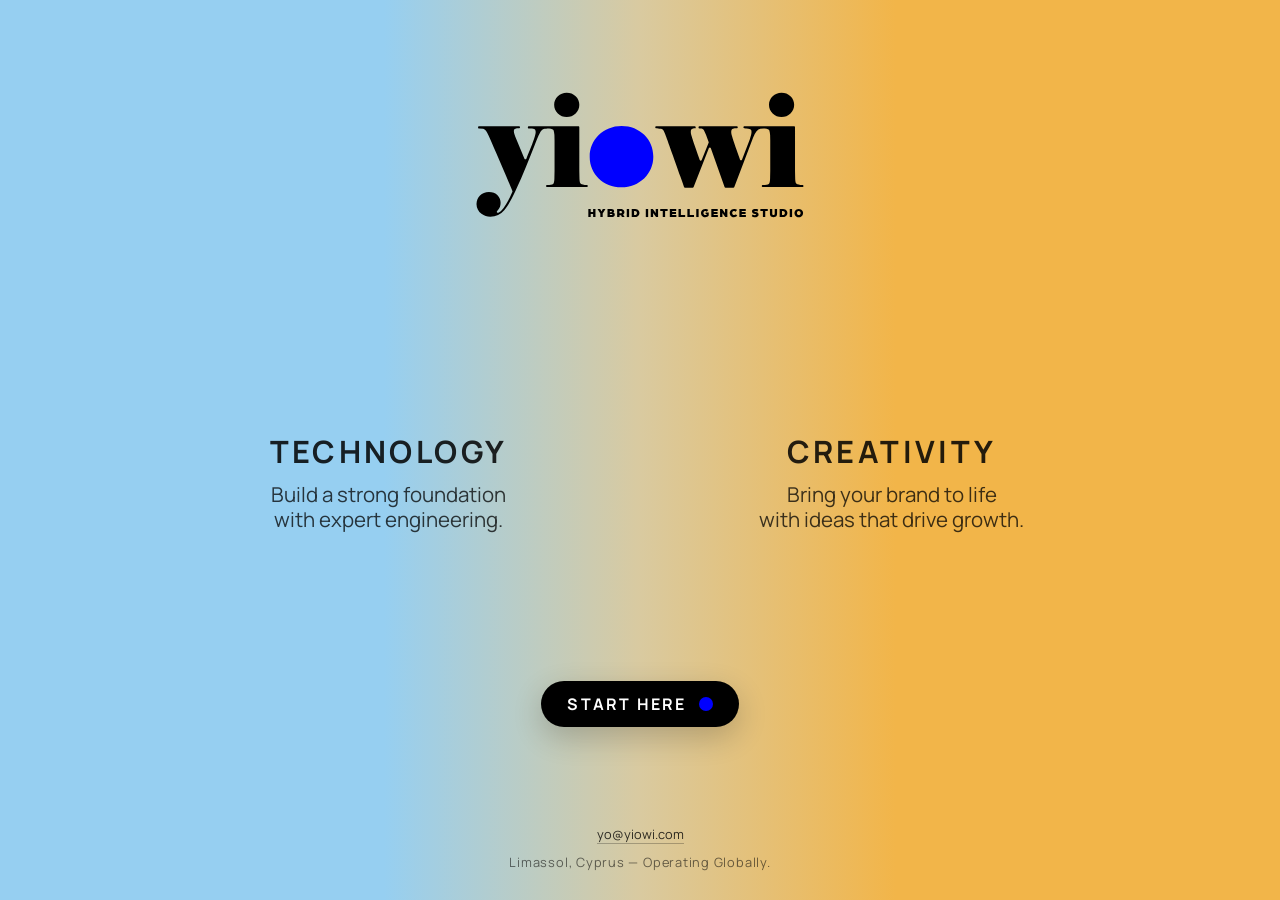
==== commit 22db4330: "Add files via upload" ====
--- a/index.html
+++ b/index.html
@@ -13,7 +13,6 @@
 <link rel="icon" type="image/png" sizes="16x16" href="assets/favicon-16x16.png">
 <link rel="icon" href="assets/favicon.ico" sizes="any">
 <link rel="apple-touch-icon" sizes="180x180" href="assets/apple-touch-icon.png">
-
 <meta name="theme-color" content="#000000">
 
 <link rel="stylesheet" href="styles.css">
@@ -25,77 +24,59 @@
 <meta property="og:title" content="Yiowi — Hybrid Intelligence Studio">
 <meta property="og:description" content="Technology × Creativity">
 <meta property="og:image" content="https://yiowi.com/assets/yiowi-preview.png">
+<meta property="og:image:secure_url" content="https://yiowi.com/assets/yiowi-preview.png">
+<meta property="og:image:type" content="image/png">
 <meta property="og:image:width" content="1200">
 <meta property="og:image:height" content="630">
+<meta property="og:image:alt" content="Yiowi — Hybrid Intelligence Studio. Technology × Creativity.">
+<meta property="og:url" content="https://yiowi.com/">
 <meta property="og:type" content="website">
-<meta property="og:url" content="https://yiowi.com/">
 <meta property="og:site_name" content="Yiowi">
+<meta property="og:locale" content="en_US">
 
 <meta name="twitter:card" content="summary_large_image">
 <meta name="twitter:title" content="Yiowi — Hybrid Intelligence Studio">
 <meta name="twitter:description" content="Technology × Creativity">
 <meta name="twitter:image" content="https://yiowi.com/assets/yiowi-preview.png">
-
-<meta name="robots" content="index,follow">
+<meta name="twitter:image:alt" content="Yiowi — Hybrid Intelligence Studio. Technology × Creativity.">
 
 </head>
 
 <body>
-
 <main class="hero">
 
 <header class="hero__logo">
-<img src="assets/logo.svg" class="logo" alt="Yiowi — Hybrid Intelligence Studio">
+  <img src="assets/logo.svg" class="logo" alt="Yiowi — Hybrid Intelligence Studio">
 </header>
 
 <section class="hero__story">
-<div class="story">
+  <div class="story">
 
-<div class="story__block story__block--left">
-<div class="story__title">TECHNOLOGY</div>
-<div class="story__sub">
-Build a strong foundation<br>
-with expert engineering.
-</div>
-</div>
+    <div class="story__block story__block--left">
+      <div class="story__title">TECHNOLOGY</div>
+      <div class="story__sub">Build a strong foundation<br>with expert engineering.</div>
+    </div>
 
-<div class="story__block story__block--right">
-<div class="story__title">CREATIVITY</div>
-<div class="story__sub">
-Bring your brand to life<br>
-with ideas that drive growth.
-</div>
-</div>
+    <div class="story__block story__block--right">
+      <div class="story__title">CREATIVITY</div>
+      <div class="story__sub">Bring your brand to life<br>with ideas that drive growth.</div>
+    </div>
 
-<div class="story__center-dot"></div>
-
-</div>
+  </div>
 </section>
 
 <section class="hero__cta">
-<a class="cta" href="https://wa.me/35799776169" target="_blank" rel="noopener">
-<span>START HERE</span>
-<span class="cta__dot"></span>
-</a>
+  <a class="cta" href="https://wa.me/35799776169" target="_blank" rel="noopener">
+    <span>START HERE</span>
+    <span class="cta__dot"></span>
+  </a>
 </section>
 
 <footer class="hero__meta">
-
-<div class="contact">
-<a href="mailto:yo@yiowi.com">yo@yiowi.com</a>
-</div>
-
-<div class="micro">
-Limassol, Cyprus — operating globally.
-</div>
-
-<div class="micro micro--credibility">
-Built in Cyprus. Working globally.
-</div>
-
+  <div class="contact"><a href="mailto:yo@yiowi.com">yo@yiowi.com</a></div>
+  <div class="micro">Limassol, Cyprus — Operating Globally.</div>
 </footer>
 
 </main>
-
 </body>
 </html>
--- a/styles.css
+++ b/styles.css
@@ -1,206 +1,211 @@
 :root{
---blue:#96cff1;
---yellow:#f2b549;
---black:#000;
---accent:#00f;
-
---title: clamp(20px,2.4vw,36px);
---support: clamp(15px,1.6vw,21px);
---meta: clamp(11px,1vw,14px);
-
---story-gap: clamp(24px,3vw,55px);
+  --blue:#96cff1;
+  --yellow:#f2b549;
+  --blend:#c4c29d; /* mid tone for smooth split */
+  --black:#000;
+  --accent:#00f;
+
+  --title: clamp(20px,2.4vw,36px);
+  --support: clamp(15px,1.6vw,21px);
+  --meta: clamp(11px,1vw,14px);
+
+  /* tighter, but still responsive */
+  --story-gap: clamp(24px, 3.25vw, 55px);
 }
 
 *{box-sizing:border-box}
-
-html,body{
-height:100%;
-}
+html,body{height:100%}
 
 body{
-margin:0;
-font-family:"Manrope",system-ui,sans-serif;
-
-background:
-radial-gradient(38% 34% at 50% 38%, rgba(255,255,255,0.18) 0%, rgba(255,255,255,0.08) 24%, rgba(255,255,255,0) 62%),
-radial-gradient(26% 24% at 50% 52%, rgba(255,255,255,0.10) 0%, rgba(255,255,255,0) 72%),
-linear-gradient(90deg,var(--blue) 0%,var(--blue) 30%,#d9caa0 50%,var(--yellow) 70%,var(--yellow) 100%);
-
-overflow:hidden;
+  margin:0;
+  font-family:"Manrope",system-ui,sans-serif;
+  background:linear-gradient(90deg,var(--blue) 0%,var(--blue) 30%,#d9caa0 50%,var(--yellow) 70%,var(--yellow) 100%);
+  overflow:hidden;
 }
 
 .hero{
-min-height:100svh;
-height:100svh;
-
-display:flex;
-flex-direction:column;
-align-items:center;
-justify-content:space-between;
-
-text-align:center;
-
-padding:clamp(18px,3.2vh,34px) 16px;
-gap:clamp(12px,2vh,22px);
-}
-
+  /* Use the dynamic viewport unit so mobile address bars don't break the fit */
+  min-height:100svh;
+  height:100svh;
+
+  /* Best-practice hero layout: treat it as stacked regions and distribute
+     them evenly without squeezing content into overlaps. */
+  display:flex;
+  flex-direction:column;
+  align-items:center;
+  justify-content:space-between;
+  text-align:center;
+
+  padding:clamp(18px,3.2vh,34px) 16px;
+  gap:clamp(12px,2.2vh,22px);
+}
+
+/* Logo */
 .logo{
-width:clamp(280px,48vw,560px);
-max-height:28vh;
-}
-
+  width:clamp(320px,55vw,640px);
+  max-height:28vh;
+}
+
+/* STORY — CENTERLINE ANCHORED */
 .hero__story{
-position:relative;
-width:100%;
-max-width:1100px;
-height:clamp(150px,22vh,230px);
+  position:relative;
+  width:100%;
+  max-width:1100px;
+  /* Stable “story band” height on desktop */
+  height:clamp(150px, 22vh, 230px);
 }
 
 .story{
-position:relative;
-width:100%;
-height:100%;
+  position:relative;
+  width:100%;
+  height:100%;
 }
 
 .story__block{
-position:absolute;
-top:50%;
-transform:translateY(-50%);
-width:min(420px,48vw);
+  position:absolute;
+  top:50%;
+  transform:translateY(-50%);
+  width:min(420px, 48vw);
 }
 
 .story__block--left{
-right:50%;
-margin-right:var(--story-gap);
+  left:auto;
+  /* Anchor to the TRUE split line (50%) then offset with a symmetric gap */
+  right:50%;
+  margin-right:var(--story-gap);
+  text-align:center;
 }
 
 .story__block--right{
-left:50%;
-margin-left:var(--story-gap);
+  left:50%;
+  margin-left:var(--story-gap);
+  text-align:center;
 }
 
 .story__title{
-font-weight:700;
-text-transform:uppercase;
-font-size:var(--title);
-letter-spacing:0.11em;
-line-height:1.05;
-color:rgba(0,0,0,0.85);
+  font-weight:700;
+  text-transform:uppercase;
+  font-size:var(--title);
+  letter-spacing:0.11em;
+  line-height:1.05;
+  color:rgba(0,0,0,0.85);
 }
 
 .story__sub{
-margin-top:14px;
-font-size:var(--support);
-line-height:1.22;
-color:rgba(0,0,0,0.75);
-}
-
-.story__center-dot{
-display:none;
-}
-
-@media (min-width:821px){
-.story__center-dot{
-display:block;
-position:absolute;
-left:50%;
-top:50%;
-transform:translate(-50%,-50%);
-width:10px;
-height:10px;
-border-radius:50%;
-background:rgba(0,0,0,0.72);
-box-shadow:0 0 0 10px rgba(255,255,255,0.05);
-}
-}
-
+  margin-top:14px;
+  font-size:var(--support);
+  line-height:1.22;
+  color:rgba(0,0,0,0.75);
+}
+
+/* Bridge */
+.hero__bridge{
+  display:flex;
+  flex-direction:column;
+  align-items:center;
+  gap:14px;
+}
+
+.bridge__line{
+  width:56px;
+  height:2px;
+  background:rgba(0,0,0,0.85);
+}
+
+.bridge__text{
+  font-size:var(--support);
+  line-height:1.22;
+  color:rgba(0,0,0,0.8);
+}
+
+/* CTA */
 .cta{
-display:inline-flex;
-align-items:center;
-gap:12px;
-
-padding:12px 26px;
-
-background:var(--black);
-color:#fff;
-
-border-radius:999px;
-
-text-decoration:none;
-font-weight:700;
-letter-spacing:.14em;
-
-box-shadow:0 10px 30px rgba(0,0,0,0.2);
-
-transition:transform .18s ease, box-shadow .18s ease;
+  display:inline-flex;
+  align-items:center;
+  gap:12px;
+  padding:12px 26px;
+  background:var(--black);
+  color:#fff;
+  border-radius:999px;
+  text-decoration:none;
+  font-weight:700;
+  letter-spacing:.14em;
+  box-shadow:0 10px 30px rgba(0,0,0,0.2);
 }
 
 .cta__dot{
-width:14px;
-height:14px;
-border-radius:50%;
-background:var(--accent);
-
-transition:transform .18s ease, box-shadow .18s ease;
-}
-
-.cta:hover{
-transform:translateY(-2px);
-box-shadow:0 14px 36px rgba(0,0,0,0.24);
-}
-
-.cta:hover .cta__dot{
-transform:scale(1.12);
-box-shadow:0 0 0 6px rgba(0,0,255,0.10);
-}
-
+  width:14px;
+  height:14px;
+  border-radius:50%;
+  background:var(--accent);
+}
+
+/* Footer */
 .hero__meta{
-display:flex;
-flex-direction:column;
-gap:10px;
+  display:flex;
+  flex-direction:column;
+  gap:10px;
 }
 
 .contact{
-font-size:var(--meta);
+  font-size:var(--meta);
 }
 
 .contact a{
-color:rgba(0,0,0,0.8);
-text-decoration:none;
-border-bottom:1px solid rgba(0,0,0,0.25);
+  color:rgba(0,0,0,0.8);
+  text-decoration:none;
+  border-bottom:1px solid rgba(0,0,0,0.25);
 }
 
 .micro{
-font-size:var(--meta);
-color:rgba(0,0,0,0.55);
-letter-spacing:.06em;
-}
-
-.micro--credibility{
-opacity:.78;
-letter-spacing:.08em;
-}
-
-@media (max-width:820px){
-
-.hero{
-padding:clamp(16px,2.8vh,26px) 16px;
-gap:clamp(12px,2.2vh,20px);
-}
-
-.story{
-position:static;
-display:flex;
-flex-direction:column;
-align-items:center;
-gap:clamp(18px,3.4vh,30px);
-}
-
-.story__block{
-position:static;
-transform:none;
-width:100%;
-max-width:520px;
-}
-
-}+  font-size:var(--meta);
+  color:rgba(0,0,0,0.55);
+  letter-spacing:.06em;
+}
+
+@media (max-width: 820px){
+  .hero{
+    padding:clamp(16px,2.8vh,26px) 16px;
+    gap:clamp(12px,2.2vh,20px);
+  }
+
+  /* Long, tracked headings can look visually "off" on narrow screens.
+     Slightly reduce size/letter-spacing so each label stays centered and readable. */
+  .story__title{
+    font-size: clamp(20px, 6vw, 30px);
+    letter-spacing: 0.14em;
+  }
+
+  .hero__story{ height:auto; }
+
+  /* Mobile best practice: keep the split background, but let the content
+     read as a single centered column. This prevents long, tracked headings
+     from being clipped by the 50/50 split. */
+  .story{
+    position: static;
+    display:flex;
+    flex-direction:column;
+    align-items:center;
+    gap: clamp(18px, 3.4vh, 30px);
+  }
+  .story__block{
+    position: static;
+    transform: none;
+    width:100%;
+    max-width: 520px;
+    text-align:center;
+  }
+  .story__block--left,
+  .story__block--right{
+    left:auto;
+    right:auto;
+    margin:0;
+  }
+}
+
+/* Short-height devices: tiny downscale to keep everything visible without scroll */
+@media (max-height: 700px){
+  :root{ --story-gap: 22px; }
+  .cta{ transform: scale(.96); }
+}
+
